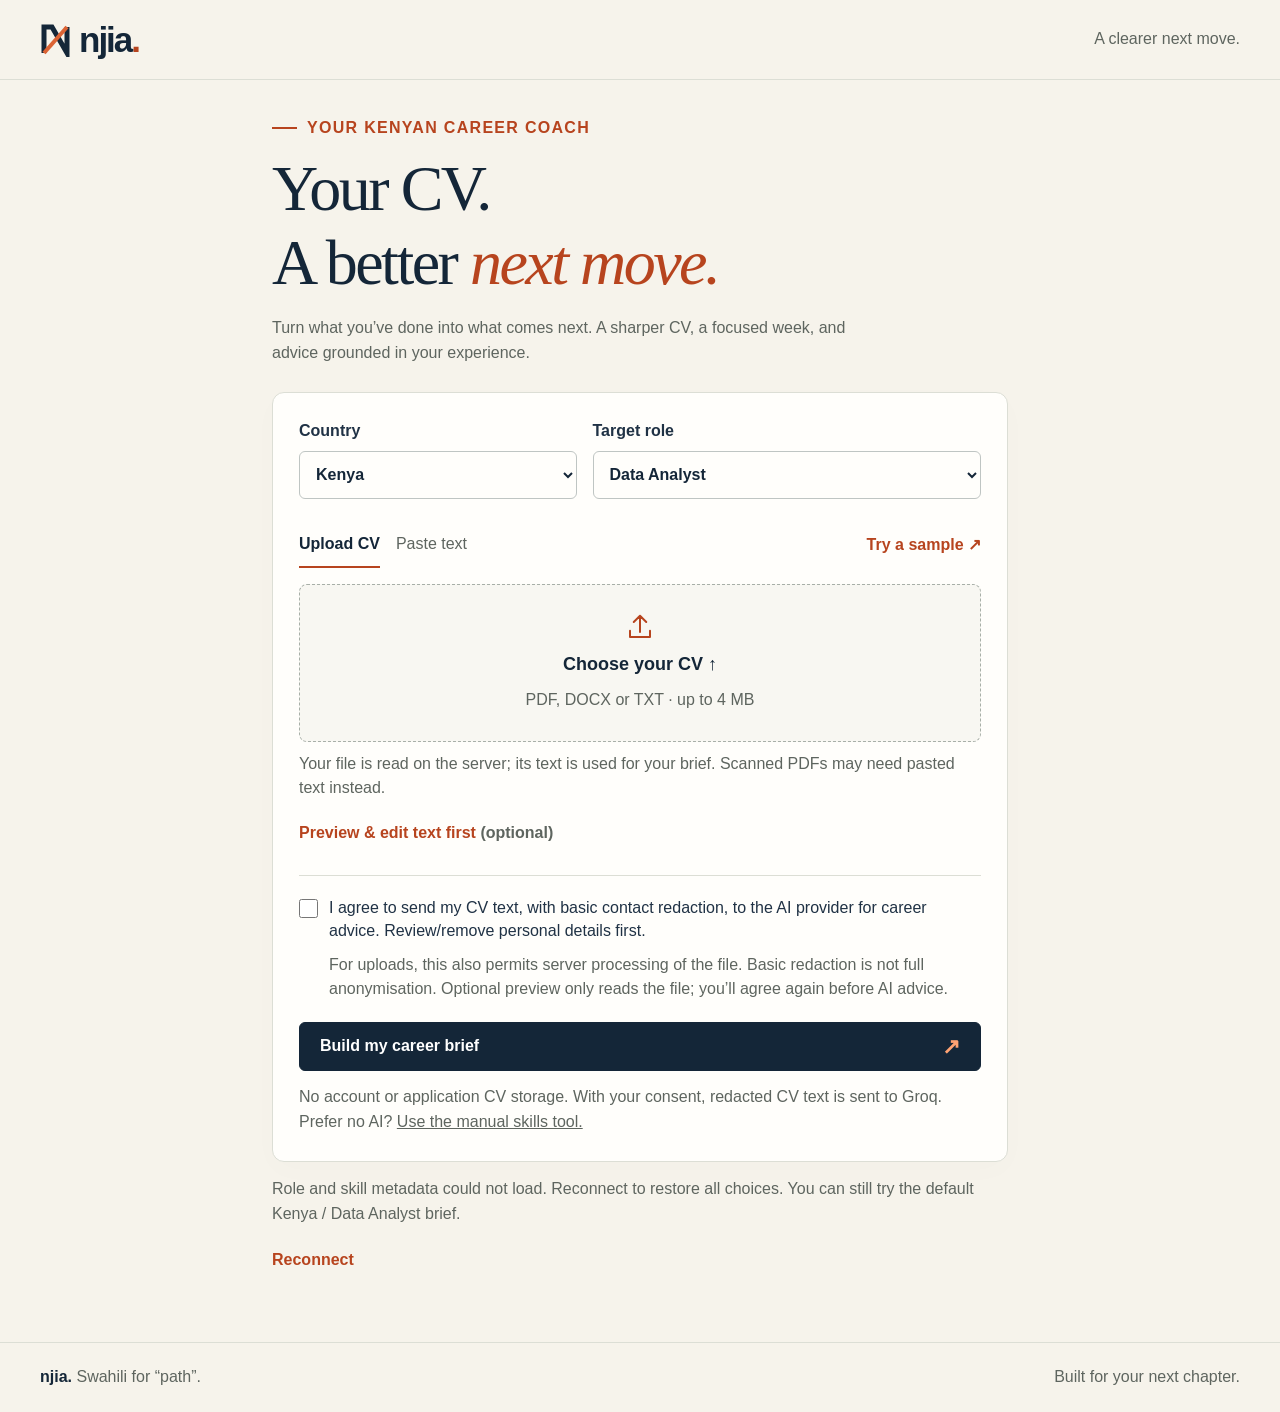
==== static/coach.html @ ae5b2c95 "Launch personalized AI career briefs and final hackathon presentation" ====
<!doctype html>
<html lang="en">
<head>
  <meta charset="utf-8">
  <meta name="viewport" content="width=device-width, initial-scale=1">
  <meta name="theme-color" content="#142638">
  <meta name="description" content="Njia: a practical CV review, a clearer next step, and a week of career actions for Kenya.">
  <title>Njia — Your next move</title>
  <link rel="stylesheet" href="/static/coach.css">
  <script src="/static/coach.js" defer></script>
</head>
<body>
  <a class="skip-link" href="#coach-form">Skip to your CV</a>
  <header class="site-header">
    <a class="brand" href="/" aria-label="Njia home"><svg width="31" height="34" viewBox="0 0 31 34" fill="none" aria-hidden="true"><path d="M4 30V4h8l15 26V4" stroke="currentColor" stroke-width="5"/><path d="M4 30 27 4" stroke="#dc6334" stroke-width="4"/></svg>njia<span class="brand-dot">.</span></a>
    <span class="header-note">A clearer next move.</span>
    <button id="reset" class="text-button" type="button" hidden>Start fresh <span aria-hidden="true">↗</span></button>
  </header>

  <main id="workspace" class="workspace">
    <section id="input-section" class="input-section" aria-labelledby="page-title">
      <div class="intro">
        <p class="eyebrow"><span class="small-line"></span> YOUR KENYAN CAREER COACH</p>
        <h1 id="page-title">Your CV.<br>A better <em>next move.</em></h1>
        <p class="intro-copy">Turn what you’ve done into what comes next. A sharper CV, a focused week, and advice grounded in your experience.</p>
      </div>
      <form id="coach-form" novalidate>
        <fieldset id="input-fields">
          <legend class="sr-only">Your experience and target role</legend>
          <div class="field-pair">
            <label for="country">Country<select id="country" name="country"><option>Kenya</option></select></label>
            <label for="role">Target role<select id="role" name="role"><option>Data Analyst</option></select></label>
          </div>
          <div class="input-toolbar">
            <div class="tabs" role="tablist" aria-label="Add your CV">
              <button id="upload-tab" type="button" role="tab" aria-selected="true" aria-controls="upload-panel" tabindex="0">Upload CV</button>
              <button id="paste-tab" type="button" role="tab" aria-selected="false" aria-controls="paste-panel" tabindex="-1">Paste text</button>
            </div>
            <button id="sample" class="text-button sample-button" type="button">Try a sample <span aria-hidden="true">↗</span></button>
          </div>
          <div id="upload-panel" role="tabpanel" aria-labelledby="upload-tab">
            <div id="file-zone" class="file-zone">
              <svg width="30" height="30" viewBox="0 0 24 24" fill="none" aria-hidden="true"><path d="M12 16V3m-5 5 5-5 5 5M4 15v5h16v-5" stroke="currentColor" stroke-width="1.6" stroke-linecap="round" stroke-linejoin="round"/></svg>
              <label for="cv-file" class="file-label">Choose your CV <span aria-hidden="true">↑</span></label>
              <span id="file-name" class="muted">PDF, DOCX or TXT · up to 4 MB</span>
              <input id="cv-file" type="file" accept=".pdf,.docx,.txt" aria-describedby="file-name upload-help">
            </div>
            <p id="upload-help" class="hint">Your file is read on the server; its text is used for your brief. Scanned PDFs may need pasted text instead.</p>
            <button id="preview-upload" type="button" class="text-button">Preview & edit text first <span class="muted">(optional)</span></button>
          </div>
          <div id="paste-panel" role="tabpanel" aria-labelledby="paste-tab" hidden>
            <label for="cv-text" id="text-label">Your experience, in your words</label>
            <textarea id="cv-text" name="text" rows="7" maxlength="15000" placeholder="Paste your CV or describe your experience, tools and projects. Remove personal contact details first." aria-describedby="text-help"></textarea>
            <div class="text-meta"><span id="text-help">10–15,000 characters. Include evidence, not just a skill list.</span><span id="character-count">0 / 15,000</span></div>
            <p id="sample-note" class="sample-note" hidden>Synthetic sample · a fictional Nairobi candidate, with no real personal details.</p>
          </div>
        </fieldset>
        <div class="consent-block">
          <label class="check-label" for="consent"><input id="consent" type="checkbox" aria-describedby="consent-help"><span>I agree to send my CV text, with basic contact redaction, to the AI provider for career advice. Review/remove personal details first.</span></label>
          <p id="consent-help" class="hint">For uploads, this also permits server processing of the file. Basic redaction is not full anonymisation. Optional preview only reads the file; you’ll agree again before AI advice.</p>
        </div>
        <div id="status" class="status" role="status" aria-live="polite" aria-atomic="true" hidden></div>
        <div id="error-panel" class="error-panel" role="alert" hidden><p id="error-message"></p><div class="inline-actions"><button id="retry" type="button" class="secondary-button">Try again</button><button id="market-fallback" type="button" class="text-button" hidden>Use market evidence only</button></div></div>
        <div class="submit-bar"><button id="build-brief" class="primary-button" type="submit"><span>Build my career brief</span><span aria-hidden="true">↗</span></button><button id="cancel-request" class="text-button" type="button" hidden>Cancel request</button></div>
        <p class="input-footnote">No account or application CV storage. With your consent, redacted CV text is sent to Groq. Prefer no AI? <a href="/classic">Use the manual skills tool.</a></p>
      </form>
      <div class="metadata-note"><span id="service-note">Connecting to Njia…</span><button id="retry-meta" class="text-button" type="button" hidden>Reconnect</button></div>
    </section>

    <section id="results" class="results" aria-labelledby="brief-title" hidden>
      <div class="result-topline"><p class="eyebrow">YOUR PERSONAL CAREER BRIEF</p><button id="edit-input" class="text-button" type="button">Edit CV / role ↑</button></div>
      <h2 id="brief-title" tabindex="-1">A practical next step.</h2>
      <p id="brief-context" class="muted"></p>
      <div id="stale-note" class="notice" role="status" hidden></div>
      <div id="ai-provenance" class="provenance"></div>
      <article id="summary-card" class="summary-card"><p class="eyebrow">THE SHORT VERSION</p><p id="advisor-summary" class="summary-text"></p><div id="strengths" class="strengths"></div></article>

      <section class="result-section" aria-labelledby="market-title">
        <div class="section-heading"><div><p class="eyebrow">01 / FOCUS</p><h3 id="market-title">Three priorities. One direction.</h3></div></div>
        <div id="market-source" class="source-note"></div>
        <p id="market-state" class="hint"></p>
        <div id="coverage" class="coverage"></div>
        <div id="priority-cards" class="priority-grid"></div>
      </section>

      <section class="result-section" aria-labelledby="rewrite-title"><p class="eyebrow">02 / SAY IT BETTER</p><h3 id="rewrite-title">Let your experience do the talking.</h3><p class="hint">Draft suggestions, not new achievements. Check every fact before using.</p><div id="cv-improvements"></div></section>

      <section class="result-section" aria-labelledby="plan-title"><div class="section-heading"><div><p class="eyebrow">03 / MAKE A LITTLE PROGRESS</p><h3 id="plan-title">Your next seven days.</h3></div><button id="copy-checklist" class="text-button" type="button">Copy checklist ↗</button></div><p class="hint">Small actions. Something tangible to show. Tick off progress for this session.</p><ol id="seven-day-plan" class="day-list"></ol></section>

      <section id="interview-section" class="interview-card" aria-labelledby="interview-title"><p class="eyebrow">04 / BE READY TO EXPLAIN IT</p><h3 id="interview-title">One question to practise.</h3><p id="interview-question" class="interview-question"></p><details id="interview-guidance"><summary>What a good answer includes</summary><p id="interview-rubric"></p></details></section>

      <section id="skill-review" class="result-section skill-review" aria-labelledby="skills-title"><p class="eyebrow">YOUR EXPERIENCE, YOUR CALL</p><h3 id="skills-title">Review AI-detected skills</h3><p id="skills-help" class="hint">Keep only skills you can support. These suggestions are not verified proficiency. Confirming updates market evidence, not the AI brief.</p><div id="skill-chips" class="chips"></div><div class="skill-controls"><label class="sr-only" for="skill-select">Add a skill from the dataset</label><select id="skill-select"><option value="">Add a skill…</option></select><button id="add-skill" class="secondary-button" type="button">Add</button></div><button id="confirm-skills" class="secondary-button" type="button">Confirm skills & update market</button><p id="skill-status" role="status" class="hint"></p></section>

      <details id="job-examples" class="detail-section"><summary>Explore matching historical job examples</summary><p class="hint">Examples from the source dataset, not live vacancies. Similarity is not a hiring probability.</p><div id="jobs"></div></details>
      <details id="method-details" class="detail-section"><summary>Sources, method & limitations</summary><p id="market-method"></p><ul id="limitations"></ul></details>

      <section class="export-card" aria-labelledby="export-title"><div><p class="eyebrow">TAKE YOUR NEXT STEP WITH YOU</p><h3 id="export-title">A brief worth keeping.</h3></div><p class="hint">The report contains personalised advice and may reveal CV details. Review it before sharing. Raw CV text is never attached.</p><label for="include-excerpts" class="check-label"><input id="include-excerpts" type="checkbox"><span>Include CV evidence quotes and before/after rewrites in my download.</span></label><div class="inline-actions"><button id="download-report" class="primary-button" type="button">Download brief <span aria-hidden="true">↓</span></button><button id="share-app" class="secondary-button" type="button">Share Njia ↗</button></div><p class="hint">“Share Njia” sends only the public app link, never your CV or brief.</p><p id="export-status" class="hint" role="status"></p><div id="copy-fallback" hidden><label for="copy-text">Copy this text manually</label><textarea id="copy-text" rows="6" readonly></textarea></div></section>
    </section>
  </main>
  <footer class="site-footer"><span>njia. <span class="muted">Swahili for “path”.</span></span><span>Built for your next chapter.</span></footer>
</body>
</html>
---- static/coach.css ----
/* Njia — editorial, deliberately quiet, entirely local. */
:root{color-scheme:light;--navy:#142638;--ink:#203245;--muted:#5e655f;--paper:#f6f3eb;--white:#fffefb;--line:#dcded5;--orange:#b7441e;--orange-bright:#dc6334;--wash:#f3e7db;--radius:12px;font-family:Arial,Helvetica,sans-serif;font-size:16px}
*{box-sizing:border-box}body{margin:0;background:var(--paper);color:var(--ink);line-height:1.55}button,input,select,textarea{font:inherit}button,a,input,select,textarea,summary{-webkit-tap-highlight-color:transparent}button{cursor:pointer}button:disabled{cursor:wait;opacity:.55}a{color:inherit}button,input,select,textarea,summary{scroll-margin-top:25px}button:focus-visible,a:focus-visible,input:focus-visible,select:focus-visible,textarea:focus-visible,summary:focus-visible,[tabindex="-1"]:focus-visible{outline:3px solid var(--orange);outline-offset:4px}input,select,textarea{max-width:100%}p{margin:0 0 1rem}h1,h2,h3,h4{color:var(--navy);margin:0;line-height:1.15}h1,h2,h3{font-family:Georgia,'Times New Roman',serif;font-weight:400}h1{font-size:clamp(42px,6vw,64px);letter-spacing:-2.5px}h1 em{font-weight:400;color:var(--orange)}h2{font-size:clamp(34px,4vw,48px);letter-spacing:-1.5px}h3{font-size:28px;letter-spacing:-.7px}h4{font-size:19px}ul{padding-left:22px}li+li{margin-top:8px}[hidden]{display:none!important}.sr-only{position:absolute;width:1px;height:1px;padding:0;margin:-1px;overflow:hidden;clip:rect(0,0,0,0);white-space:nowrap;border:0}.skip-link{position:fixed;top:8px;left:10px;z-index:50;padding:10px;background:var(--white);transform:translateY(-150%)}.skip-link:focus{transform:none}.site-header,.site-footer{max-width:1360px;margin:auto;padding:22px 40px;display:flex;align-items:center;gap:24px}.site-header{border-bottom:1px solid var(--line)}.brand{font-size:35px;letter-spacing:-2px;font-weight:700;text-decoration:none;display:flex;align-items:center;gap:8px;color:var(--navy);line-height:1}.brand-dot{color:var(--orange);margin-left:-8px}.header-note{margin-left:auto;color:var(--muted)}.workspace{max-width:800px;margin:36px auto 60px;padding:0 32px}.intro{margin-bottom:26px}.eyebrow{font-size:16px;font-weight:700;letter-spacing:1.3px;margin-bottom:13px;line-height:1.45}.intro .eyebrow{display:flex;align-items:center;gap:10px;color:var(--orange)}.small-line{width:25px;height:2px;background:var(--orange)}.intro-copy{max-width:580px;color:var(--muted);margin:17px 0 0}#coach-form{background:var(--white);border:1px solid var(--line);border-radius:var(--radius);padding:26px;box-shadow:0 8px 30px #14263804}fieldset{border:0;padding:0;margin:0;min-width:0}.field-pair{display:grid;grid-template-columns:1fr 1.4fr;gap:16px}label:not(.check-label):not(.file-label){display:block;font-weight:600}select,textarea{width:100%;color:var(--navy);background:var(--white);border:1px solid #bfc5c3;border-radius:6px;padding:11px 12px}select{min-height:48px;margin-top:7px}textarea{resize:vertical;min-height:160px;margin-top:9px;line-height:1.6}textarea::placeholder{color:#70766f}button{border:0}.text-button{background:none;padding:8px 0;color:var(--orange);font-weight:600;min-height:44px;text-decoration:none;text-underline-offset:4px}.text-button:hover{text-decoration:underline}.input-toolbar{display:flex;align-items:center;justify-content:space-between;gap:14px;margin:24px 0 16px}.tabs{display:flex;gap:16px}.tabs button{background:none;border-bottom:2px solid transparent;color:var(--muted);padding:9px 0}.tabs [aria-selected="true"]{border-color:var(--orange);color:var(--navy);font-weight:700}.file-zone{position:relative;display:flex;flex-direction:column;align-items:center;justify-content:center;gap:9px;min-height:158px;border:1px dashed #a8afa8;border-radius:8px;background:#f8f7f2;padding:20px;text-align:center}.file-zone svg{color:var(--orange)}.file-zone input{position:absolute;inset:0;opacity:0;width:100%;height:100%;cursor:pointer}.file-zone:focus-within{outline:3px solid var(--orange);outline-offset:3px}.file-zone:hover{border-color:var(--orange);background:#f5eee4}.file-label{color:var(--navy);font-weight:700;font-size:18px}.file-zone .muted{overflow-wrap:anywhere}.hint,.muted,.input-footnote,.metadata-note,.text-meta{color:var(--muted);font-size:16px}.hint{margin:10px 0}.text-meta{display:flex;gap:12px;justify-content:space-between;flex-wrap:wrap}.sample-note{padding:10px 12px;background:var(--wash);margin:12px 0 0;border-radius:6px}.consent-block{border-top:1px solid var(--line);margin-top:20px;padding-top:20px}.check-label{display:flex;align-items:flex-start;gap:11px;cursor:pointer;line-height:1.45}.check-label input,.day-list input{width:19px;height:19px;flex:0 0 19px;margin:3px 0 0;accent-color:var(--orange)}.consent-block .hint{margin:10px 0 20px 30px}.primary-button,.secondary-button{display:inline-flex;align-items:center;justify-content:center;gap:20px;min-height:49px;padding:12px 20px;border-radius:6px;font-weight:600;line-height:1.4}.primary-button{color:white;background:var(--navy);border:1px solid var(--navy)}.primary-button:hover{background:#27425a}.primary-button span[aria-hidden]{color:#ffa273;font-size:22px;line-height:1}.secondary-button{color:var(--navy);background:transparent;border:1px solid #adb6b7}.secondary-button:hover{background:#eeeee7}.submit-bar .primary-button{width:100%;justify-content:space-between}.input-footnote{margin:14px 0 0}.metadata-note{margin-top:15px;display:flex;align-items:center;gap:12px;flex-wrap:wrap}.status,.notice,.error-panel{padding:14px 16px;border-radius:6px;margin:14px 0;background:var(--wash);border-left:3px solid var(--orange)}.status[data-busy="true"]::before{content:"";display:inline-block;width:12px;height:12px;border:2px solid #d4b6a3;border-top-color:var(--orange);border-radius:50%;margin-right:10px;animation:spin 1s linear infinite}.error-panel{background:#fff0e9;color:#823213}.error-panel p{margin-bottom:6px}.inline-actions{display:flex;gap:14px;flex-wrap:wrap;align-items:center}.workspace.has-results{max-width:1360px;display:grid;grid-template-columns:340px minmax(0,1fr);gap:54px;align-items:start;margin-top:35px}.has-results h1{font-size:43px;letter-spacing:-1.8px}.has-results #coach-form{padding:20px}.has-results .field-pair{grid-template-columns:1fr;gap:12px}.has-results .input-toolbar{flex-wrap:wrap;gap:4px}.has-results .intro-copy{display:none}.has-results .intro{margin-bottom:22px}.has-results .intro .eyebrow{font-size:16px;letter-spacing:.7px}.results{min-width:0}.result-topline{display:flex;align-items:center;justify-content:space-between;gap:16px}.result-topline .eyebrow{margin:0}.result-topline .text-button{white-space:nowrap}#brief-context{margin:12px 0 16px}.provenance{display:flex;gap:8px;flex-wrap:wrap;margin-bottom:18px}.badge{border:1px solid #c7ccc7;border-radius:4px;padding:4px 9px;background:var(--white);font-size:16px;overflow-wrap:anywhere}.badge.mode{background:var(--navy);color:var(--white);border-color:var(--navy)}.summary-card{padding:26px;background:var(--navy);color:#f4f0e7;border-radius:var(--radius);position:relative;overflow:hidden}.summary-card .eyebrow{color:#ffc3a0}.summary-text{font-size:21px;line-height:1.55;margin-bottom:0;white-space:pre-line}.strengths{margin-top:20px;border-top:1px solid #43505b;padding-top:18px}.strengths:empty{display:none}.strengths details+details{margin-top:8px}.strengths summary{color:#f4f0e7}.strengths blockquote{margin:10px 0 15px;padding-left:15px;border-left:2px solid #d78660;color:#d6dcd9;white-space:pre-line}.result-section{margin-top:36px}.section-heading{display:flex;justify-content:space-between;align-items:center;gap:16px;margin-bottom:14px}.result-section>.eyebrow{margin-bottom:9px}.source-note{color:var(--muted);margin:12px 0;overflow-wrap:anywhere}.source-note a{text-underline-offset:3px}.coverage{display:flex;gap:17px;align-items:center;padding:15px 0;border-top:1px solid var(--line);border-bottom:1px solid var(--line);margin:18px 0}.coverage strong{font-family:Georgia,serif;font-size:38px;color:var(--navy);font-weight:400}.coverage p{margin:0}.priority-grid{display:grid;grid-template-columns:repeat(3,minmax(0,1fr));gap:12px}.priority-card{padding:19px 17px;background:var(--white);border:1px solid var(--line);border-radius:8px;overflow-wrap:anywhere}.priority-top{display:flex;justify-content:space-between;gap:10px;margin-bottom:16px;color:var(--orange);font-weight:700}.priority-card h4{margin-bottom:9px}.priority-card p{margin:0 0 14px}.priority-card p:last-child{margin:0}.priority-card .first-step{border-top:1px solid var(--line);padding-top:12px}.demand{color:var(--navy)}.demand small{font-size:16px;font-weight:400}.rewrite-card{background:var(--white);border:1px solid var(--line);border-radius:8px;margin-top:14px;overflow:hidden}.rewrite-pair{display:grid;grid-template-columns:1fr 1fr}.rewrite-side{padding:20px}.rewrite-side.after{background:#eeeee5;border-left:1px solid var(--line)}.rewrite-side .eyebrow{font-size:16px;margin-bottom:8px;color:var(--muted)}.rewrite-side p:last-child{margin:0;white-space:pre-line;overflow-wrap:anywhere}.rewrite-reason{padding:14px 20px;margin:0;border-top:1px solid var(--line);color:var(--muted)}.empty-note{border-left:2px solid #c3c7bf;padding:10px 16px;margin:14px 0;color:var(--muted)}.day-list{list-style:none;padding:0;margin:20px 0 0;border-top:1px solid var(--line)}.day-list li{margin:0;border-bottom:1px solid var(--line);padding:18px 0}.day-list label{display:grid!important;grid-template-columns:22px 52px minmax(0,1fr);gap:12px;font-weight:400!important;cursor:pointer}.day-number{font-weight:700;color:var(--orange)}.day-action{display:block}.deliverable{display:block;color:var(--muted);margin-top:7px}.day-list li.completed .day-action{text-decoration:line-through;color:var(--muted)}.interview-card{background:var(--wash);padding:25px;border-radius:var(--radius);margin-top:36px}.interview-question{font-family:Georgia,serif;font-size:25px;line-height:1.4;margin:18px 0}.interview-card details{border-top:1px solid #d9c6b7;padding-top:13px}summary{cursor:pointer;font-weight:600;min-height:44px;padding:8px 0;color:var(--navy)}details p{margin:10px 0}#interview-rubric{white-space:pre-line}.chips{display:flex;flex-wrap:wrap;gap:8px;margin:16px 0}.chip{display:inline-flex;align-items:center;gap:6px;background:#e9ece5;border:1px solid #cdd4ca;border-radius:5px;padding:0 4px 0 12px;overflow-wrap:anywhere}.chip button{background:none;color:var(--navy);min-width:40px;min-height:42px;font-size:23px}.skill-controls{display:flex;gap:10px;margin:12px 0}.skill-controls select{margin:0;flex:1;min-width:0}.detail-section{border-top:1px solid var(--line);padding:15px 0}.skill-review{padding-bottom:20px}.job-card{padding:18px 0;border-top:1px solid var(--line)}.job-card p{margin:8px 0}.job-card .chip{padding:4px 9px}.export-card{margin-top:24px;padding:25px;border:1px solid #c6cdc7;border-radius:var(--radius);background:#ebece4}.export-card .check-label{margin:18px 0}.export-card>.hint{margin:12px 0}.export-card .inline-actions{margin-top:20px}.site-footer{border-top:1px solid var(--line);justify-content:space-between;color:var(--muted);margin-top:40px}.site-footer>span:first-child{color:var(--navy);font-weight:700}.site-footer .muted{font-weight:400}#cancel-request{display:block;margin:auto}#copy-fallback{margin-top:18px}#copy-fallback textarea{background:var(--white)}.is-busy #build-brief{opacity:.7}
@keyframes spin{to{transform:rotate(360deg)}}
@media(min-width:1100px){.has-results .input-section{position:sticky;top:20px;max-height:calc(100vh - 40px);overflow-y:auto;scrollbar-width:thin;padding-right:5px}}
@media(max-width:1100px){.workspace.has-results{grid-template-columns:310px minmax(0,1fr);gap:28px}.priority-grid{grid-template-columns:1fr}.priority-card{padding:20px}.priority-top{margin-bottom:8px}.has-results .result-topline{align-items:flex-start;flex-direction:column;gap:3px}.rewrite-pair{grid-template-columns:1fr}.rewrite-side.after{border-left:0;border-top:1px solid var(--line)}}
@media(max-width:760px){.site-header,.site-footer{padding:21px 20px}.header-note{font-size:16px}.site-header{gap:10px}.brand{font-size:32px}.workspace,.workspace.has-results{display:block;padding:0 20px;margin:27px auto 36px;max-width:620px}.intro{margin-bottom:23px}h1,.has-results h1{font-size:46px;letter-spacing:-2px}.intro-copy{margin-top:15px}#coach-form,.has-results #coach-form{padding:19px}.field-pair,.has-results .field-pair{grid-template-columns:1fr 1.4fr;gap:10px}.input-toolbar{flex-wrap:wrap;gap:2px;margin-top:20px}.tabs{gap:20px}.sample-button{margin-left:auto}.consent-block .hint{margin-left:0}.submit-bar{position:fixed;bottom:0;left:0;right:0;z-index:20;background:var(--paper);border-top:1px solid var(--line);padding:10px 20px calc(10px + env(safe-area-inset-bottom));box-shadow:0 -5px 18px #14263808}.submit-bar .primary-button{max-width:580px;margin:auto;display:flex}.submit-bar #cancel-request{padding:3px 0;min-height:34px}.input-footnote{margin-top:17px}body{padding-bottom:95px}.results{margin-top:42px;padding-top:30px;border-top:1px solid var(--line)}.has-results .result-topline{flex-direction:row;align-items:center;gap:12px}.result-topline .eyebrow{font-size:16px;max-width:190px}.summary-card{padding:23px}.summary-text{font-size:20px}.priority-grid{grid-template-columns:1fr}.priority-card{padding:20px}.section-heading{align-items:flex-start;flex-wrap:wrap;gap:8px}.result-section{margin-top:30px}.day-list label{grid-template-columns:22px 45px minmax(0,1fr);gap:8px}.interview-card,.export-card{padding:21px}.site-footer{align-items:flex-start;gap:15px;flex-direction:column;margin-bottom:10px}.export-card .inline-actions{align-items:stretch;flex-direction:column}.metadata-note{margin-top:18px}#reset{margin-left:auto}.has-results .header-note{display:none}.text-meta{gap:5px}.notice{scroll-margin-top:20px}}
@media(max-width:370px){.workspace,.workspace.has-results{padding:0 14px}.site-header{padding-inline:14px}.field-pair,.has-results .field-pair{grid-template-columns:1fr}.header-note{max-width:120px;text-align:right}h1,.has-results h1{font-size:41px}.day-list label{grid-template-columns:22px minmax(0,1fr)}.day-number{grid-column:2}.day-list label>span:last-child{grid-column:2}.result-topline{flex-wrap:wrap}}
@media(prefers-reduced-motion:reduce){*,*::before,*::after{animation:none!important;scroll-behavior:auto!important}}
@media print{body{padding:0;background:white}.site-header,.input-section,.site-footer,.export-card,#edit-input,#copy-checklist,.skill-controls,#confirm-skills,.chip button{display:none!important}.workspace.has-results{display:block;padding:0;margin:0;max-width:none}.results{border:0;margin:0;padding:0}.summary-card{color:#142638;background:white;border:1px solid #142638}.summary-card .eyebrow,.strengths summary,.strengths blockquote{color:#142638}details{display:block}.priority-card,.rewrite-card,.day-list li{break-inside:avoid}}
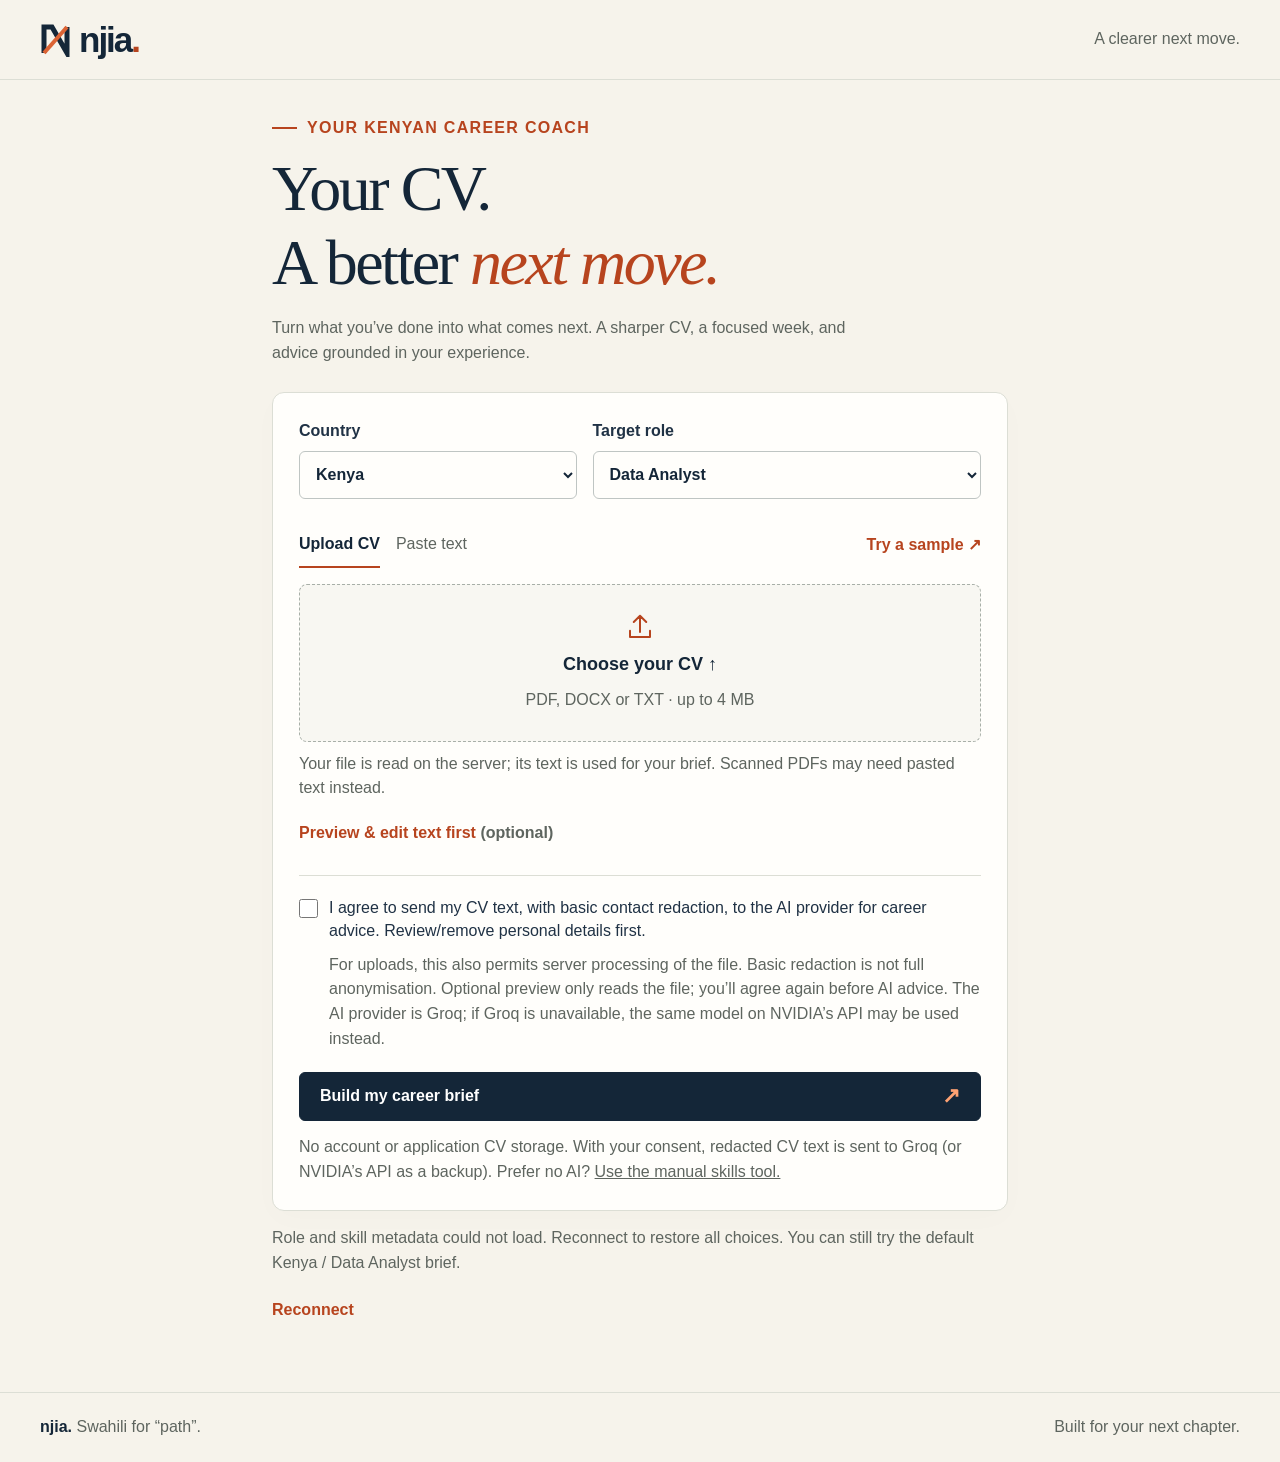
==== commit bc4efda3: "Add NVIDIA API Catalog failover on the same gpt-oss-20b model If Groq fails a JSON call (follow-up q" ====
--- a/static/coach.html
+++ b/static/coach.html
@@ -7,7 +7,12 @@
   <meta name="description" content="Njia: a practical CV review, a clearer next step, and a week of career actions for Kenya.">
   <title>Njia — Your next move</title>
   <link rel="stylesheet" href="/static/coach.css">
+  <link rel="stylesheet" href="/static/followup.css">
+  <link rel="stylesheet" href="/static/jobs.css">
+  <link rel="stylesheet" href="/static/interview.css">
   <script src="/static/coach.js" defer></script>
+  <script src="/static/jobs.js" defer></script>
+  <script src="/static/interview.js" defer></script>
 </head>
 <body>
   <a class="skip-link" href="#coach-form">Skip to your CV</a>
@@ -57,12 +62,20 @@
         </fieldset>
         <div class="consent-block">
           <label class="check-label" for="consent"><input id="consent" type="checkbox" aria-describedby="consent-help"><span>I agree to send my CV text, with basic contact redaction, to the AI provider for career advice. Review/remove personal details first.</span></label>
-          <p id="consent-help" class="hint">For uploads, this also permits server processing of the file. Basic redaction is not full anonymisation. Optional preview only reads the file; you’ll agree again before AI advice.</p>
+          <p id="consent-help" class="hint">For uploads, this also permits server processing of the file. Basic redaction is not full anonymisation. Optional preview only reads the file; you’ll agree again before AI advice. The AI provider is Groq; if Groq is unavailable, the same model on NVIDIA’s API may be used instead.</p>
         </div>
+        <section id="followup-panel" class="followup-panel" aria-labelledby="followup-title" hidden>
+          <p class="eyebrow">BEFORE YOUR BRIEF</p>
+          <h2 id="followup-title" tabindex="-1">A few quick questions so Njia knows your skills</h2>
+          <p class="hint followup-intro">Your CV can’t show everything. Answer only what’s true, and skip anything. Answers are self-reported and used only for this brief.</p>
+          <p id="followup-mode" class="followup-mode"></p>
+          <div id="followup-questions"></div>
+          <div class="inline-actions followup-actions"><button id="followup-submit" class="primary-button" type="button"><span>Build my brief with these answers</span><span aria-hidden="true">↗</span></button><button id="followup-skip" class="text-button" type="button">Skip and build now</button></div>
+        </section>
         <div id="status" class="status" role="status" aria-live="polite" aria-atomic="true" hidden></div>
         <div id="error-panel" class="error-panel" role="alert" hidden><p id="error-message"></p><div class="inline-actions"><button id="retry" type="button" class="secondary-button">Try again</button><button id="market-fallback" type="button" class="text-button" hidden>Use market evidence only</button></div></div>
         <div class="submit-bar"><button id="build-brief" class="primary-button" type="submit"><span>Build my career brief</span><span aria-hidden="true">↗</span></button><button id="cancel-request" class="text-button" type="button" hidden>Cancel request</button></div>
-        <p class="input-footnote">No account or application CV storage. With your consent, redacted CV text is sent to Groq. Prefer no AI? <a href="/classic">Use the manual skills tool.</a></p>
+        <p class="input-footnote">No account or application CV storage. With your consent, redacted CV text is sent to Groq (or NVIDIA’s API as a backup). Prefer no AI? <a href="/classic">Use the manual skills tool.</a></p>
       </form>
       <div class="metadata-note"><span id="service-note">Connecting to Njia…</span><button id="retry-meta" class="text-button" type="button" hidden>Reconnect</button></div>
     </section>
@@ -73,6 +86,7 @@
       <p id="brief-context" class="muted"></p>
       <div id="stale-note" class="notice" role="status" hidden></div>
       <div id="ai-provenance" class="provenance"></div>
+      <p id="answers-used" class="notice" hidden></p>
       <article id="summary-card" class="summary-card"><p class="eyebrow">THE SHORT VERSION</p><p id="advisor-summary" class="summary-text"></p><div id="strengths" class="strengths"></div></article>
 
       <section class="result-section" aria-labelledby="market-title">
@@ -83,11 +97,23 @@
         <div id="priority-cards" class="priority-grid"></div>
       </section>
 
-      <section class="result-section" aria-labelledby="rewrite-title"><p class="eyebrow">02 / SAY IT BETTER</p><h3 id="rewrite-title">Let your experience do the talking.</h3><p class="hint">Draft suggestions, not new achievements. Check every fact before using.</p><div id="cv-improvements"></div></section>
+      <section id="live-jobs-section" class="result-section" aria-labelledby="live-jobs-title">
+        <div class="section-heading"><div><p class="eyebrow">02 / APPLY WHILE IT’S OPEN</p><h3 id="live-jobs-title">Live jobs you can apply for.</h3></div><button id="refresh-jobs" class="text-button" type="button" hidden>Refresh ↻</button></div>
+        <p class="hint">Current postings open to applicants in your country, matched against your skills. Always check a posting on its source site before applying.</p>
+        <div id="live-jobs" aria-live="polite"></div>
+      </section>
 
-      <section class="result-section" aria-labelledby="plan-title"><div class="section-heading"><div><p class="eyebrow">03 / MAKE A LITTLE PROGRESS</p><h3 id="plan-title">Your next seven days.</h3></div><button id="copy-checklist" class="text-button" type="button">Copy checklist ↗</button></div><p class="hint">Small actions. Something tangible to show. Tick off progress for this session.</p><ol id="seven-day-plan" class="day-list"></ol></section>
+      <section class="result-section" aria-labelledby="rewrite-title"><p class="eyebrow">03 / SAY IT BETTER</p><h3 id="rewrite-title">Let your experience do the talking.</h3><p class="hint">Draft suggestions, not new achievements. Check every fact before using.</p><div id="cv-improvements"></div></section>
 
-      <section id="interview-section" class="interview-card" aria-labelledby="interview-title"><p class="eyebrow">04 / BE READY TO EXPLAIN IT</p><h3 id="interview-title">One question to practise.</h3><p id="interview-question" class="interview-question"></p><details id="interview-guidance"><summary>What a good answer includes</summary><p id="interview-rubric"></p></details></section>
+      <section class="result-section" aria-labelledby="plan-title"><div class="section-heading"><div><p class="eyebrow">04 / MAKE A LITTLE PROGRESS</p><h3 id="plan-title">Your next seven days.</h3></div><div class="inline-actions"><button id="copy-checklist" class="text-button" type="button">Copy checklist ↗</button><a id="whatsapp-checklist" class="text-button" href="https://wa.me/" target="_blank" rel="noopener noreferrer">Send to WhatsApp ↗</a></div></div><p class="hint">Small actions. Something tangible to show. Tick off progress for this session. WhatsApp opens with your checklist; you choose where to send it.</p><ol id="seven-day-plan" class="day-list"></ol></section>
+
+      <section id="interview-section" class="interview-card" aria-labelledby="interview-title"><p class="eyebrow">05 / BE READY TO EXPLAIN IT</p><h3 id="interview-title">One question to practise.</h3><p id="interview-question" class="interview-question"></p><details id="interview-guidance"><summary>What a good answer includes</summary><p id="interview-rubric"></p></details></section>
+
+      <section id="interview-research-section" class="result-section" aria-labelledby="web-questions-title">
+        <div class="section-heading"><div><p class="eyebrow">06 / WHAT INTERVIEWERS ACTUALLY ASK</p><h3 id="web-questions-title">Real interview questions. Then practise.</h3></div></div>
+        <p class="hint">Questions candidates report being asked, found on the web with sources. Practise an answer and get feedback.</p>
+        <div id="interview-research" aria-live="polite"></div>
+      </section>
 
       <section id="skill-review" class="result-section skill-review" aria-labelledby="skills-title"><p class="eyebrow">YOUR EXPERIENCE, YOUR CALL</p><h3 id="skills-title">Review AI-detected skills</h3><p id="skills-help" class="hint">Keep only skills you can support. These suggestions are not verified proficiency. Confirming updates market evidence, not the AI brief.</p><div id="skill-chips" class="chips"></div><div class="skill-controls"><label class="sr-only" for="skill-select">Add a skill from the dataset</label><select id="skill-select"><option value="">Add a skill…</option></select><button id="add-skill" class="secondary-button" type="button">Add</button></div><button id="confirm-skills" class="secondary-button" type="button">Confirm skills & update market</button><p id="skill-status" role="status" class="hint"></p></section>
 
--- a/static/followup.css
+++ b/static/followup.css
@@ -0,0 +1,33 @@
+/* Follow-up skill questions. Mobile-first; uses the coach.css design tokens. */
+#followup-panel{margin:20px 0 4px;padding:20px 0 4px;border-top:1px solid var(--line)}
+#followup-panel>.eyebrow{color:var(--orange);margin-bottom:8px}
+#followup-title{font-size:25px;letter-spacing:-.6px;line-height:1.2;scroll-margin-top:20px}
+#followup-panel .followup-intro{margin:10px 0 8px}
+.followup-mode{margin:0 0 4px}
+.followup-mode .badge{color:var(--muted);font-size:15px}
+.followup-mode:empty{display:none}
+.followup-question{margin:18px 0 0;padding:16px 0 0;border-top:1px dashed var(--line)}
+.followup-question legend{float:left;width:100%;padding:0;color:var(--navy);font-weight:700;line-height:1.45;overflow-wrap:anywhere}
+.followup-question legend+*{clear:both}
+.followup-count{display:block;color:var(--orange);font-size:14px;font-weight:700;letter-spacing:1px;text-transform:uppercase;margin-bottom:4px}
+#followup-panel .followup-why{margin:6px 0 0;clear:both}
+.followup-options{display:grid;grid-template-columns:1fr;gap:8px;margin:12px 0 0;clear:both}
+@media(min-width:520px){.followup-options{grid-template-columns:1fr 1fr}}
+@media(min-width:761px){.has-results .followup-options{grid-template-columns:1fr}}
+#followup-panel label.followup-option{position:relative;display:block;margin:0;font-weight:400;cursor:pointer}
+#followup-panel .followup-option input{position:absolute;inset:0;width:100%;height:100%;margin:0;opacity:0;cursor:pointer}
+#followup-panel .followup-option span{display:flex;align-items:center;gap:10px;min-height:48px;height:100%;padding:10px 14px;border:1px solid #bfc5c3;border-radius:24px;background:var(--white);color:var(--navy);line-height:1.3;transition:background-color .15s,border-color .15s}
+#followup-panel .followup-option span::before{content:"";flex:0 0 18px;width:18px;height:18px;border:2px solid #8b928c;border-radius:50%;background:var(--white);box-sizing:border-box}
+#followup-panel .followup-option:hover span{border-color:var(--orange);background:#f5eee4}
+#followup-panel .followup-option input:checked+span{background:var(--navy);border-color:var(--navy);color:var(--white);font-weight:600}
+#followup-panel .followup-option input:checked+span::before{border-color:var(--white);background:var(--orange-bright);box-shadow:inset 0 0 0 3px var(--navy)}
+#followup-panel .followup-option input:focus-visible+span{outline:3px solid var(--orange);outline-offset:3px}
+#followup-panel .followup-option input:disabled+span{opacity:.55;cursor:wait}
+#followup-panel textarea{min-height:96px;margin-top:10px;clear:both}
+.followup-actions{flex-direction:column;align-items:stretch;gap:6px;margin-top:22px}
+#followup-submit{width:100%;justify-content:space-between;text-align:left}
+#followup-skip{align-self:center}
+@media(min-width:620px){.followup-actions{flex-direction:row;align-items:center;gap:18px}#followup-submit{width:auto}#followup-skip{align-self:auto}}
+@media(min-width:761px){.has-results .followup-actions{flex-direction:column;align-items:stretch}.has-results #followup-submit{width:100%}.has-results #followup-skip{align-self:center}}
+@media(max-width:760px){#followup-title{font-size:23px}}
+@media(prefers-reduced-motion:reduce){#followup-panel .followup-option span{transition:none}}
--- a/static/jobs.css
+++ b/static/jobs.css
@@ -0,0 +1,48 @@
+/* Live jobs (feature B). Mobile-first; uses coach.css tokens. */
+#live-jobs{min-height:24px}
+.live-jobs-headline{font-size:18px;color:var(--navy);margin:6px 0 14px;overflow-wrap:anywhere}
+.live-jobs-headline strong{font-family:Georgia,'Times New Roman',serif;font-size:26px;font-weight:400;color:var(--orange)}
+.live-jobs-subhead{margin:26px 0 10px;color:var(--ink);overflow-wrap:anywhere}
+.live-jobs-list{display:grid;gap:12px}
+.live-job{background:var(--white);border:1px solid var(--line);border-radius:8px;padding:17px 15px;overflow-wrap:anywhere;min-width:0}
+.live-job[data-kind="local"]{border-left:3px solid var(--orange-bright)}
+.live-job h4{margin:0 0 4px;font-size:19px}
+.live-job-company{margin:0;color:var(--muted)}
+.live-job-badges{display:flex;flex-wrap:wrap;gap:6px;margin:11px 0 8px}
+.live-job-badges .badge{font-size:14px;padding:2px 8px}
+.live-job-badges .badge.kind{background:var(--navy);color:var(--white);border-color:var(--navy);font-weight:600}
+.live-job-badges .badge.kind.local{background:var(--orange);border-color:var(--orange)}
+.live-job-meta{margin:0 0 12px;color:var(--muted);font-size:15px}
+.match-meter{margin:10px 0 12px;padding:10px 12px;border-radius:6px;background:var(--paper);border:1px solid var(--line)}
+.match-meter p{margin:0;font-size:15px}
+.match-top{display:flex;align-items:baseline;gap:10px;flex-wrap:wrap;font-size:15px}
+.match-top strong{font-size:24px;line-height:1.1;color:var(--navy)}
+.match-bar{height:8px;margin-top:8px;border-radius:99px;background:#e2e4dc;overflow:hidden}
+.match-bar span{display:block;height:100%;min-width:3px;border-radius:inherit;background:var(--navy)}
+.match-meter.strong .match-bar span{background:#2f7d4f}
+.match-meter.partial .match-bar span{background:var(--orange-bright)}
+.match-meter.low .match-bar span{background:#9aa39c}
+.live-job .chip-label{margin:10px 0 4px;font-size:14px;font-weight:700;letter-spacing:.4px;color:var(--muted)}
+.live-job .chips{margin:0 0 6px;gap:6px}
+.live-job .chip{padding:3px 9px;font-size:15px}
+.live-job .chip.have{background:#e3efe6;border-color:#b9d3c1;color:#1f4d33}
+.live-job .chip.gap{background:var(--white);border-style:dashed}
+.live-job-actions{display:flex;flex-wrap:wrap;align-items:center;gap:6px 14px;margin-top:12px}
+.apply-link{display:inline-flex;align-items:center;justify-content:center;min-height:46px;padding:10px 18px;border-radius:6px;background:var(--navy);color:var(--white);font-weight:600;text-decoration:none;flex:1 1 100%}
+.apply-link:hover{background:#27425a}
+.live-job-actions .via,.live-job-actions .verify{color:var(--muted);font-size:14px}
+.live-job-actions .via a{color:var(--orange);text-underline-offset:3px}
+.live-jobs-credit{margin:12px 0 0;color:var(--muted);font-size:15px}
+.live-jobs-credit a{color:var(--orange);text-underline-offset:3px}
+.live-jobs-notes{margin:18px 0 0;color:var(--muted);font-size:15px}
+.live-jobs-notes summary{cursor:pointer;color:var(--navy);font-weight:600;min-height:44px;display:flex;align-items:center}
+.live-jobs-notes ul{margin:6px 0 0}
+.live-jobs-error .secondary-button{margin-top:4px}
+.live-job-skeleton{background:var(--white);border:1px solid var(--line);border-radius:8px;padding:17px 15px;margin:12px 0}
+.live-job-skeleton span{display:block;height:13px;margin:9px 0;border-radius:4px;background:linear-gradient(90deg,#ecebe4 25%,#f7f6f1 50%,#ecebe4 75%);background-size:200% 100%;animation:live-job-shimmer 1.4s ease-in-out infinite}
+.live-job-skeleton span:nth-child(1){width:62%;height:18px}
+.live-job-skeleton span:nth-child(2){width:40%}
+.live-job-skeleton span:nth-child(3){width:85%}
+@keyframes live-job-shimmer{0%{background-position:100% 0}100%{background-position:-100% 0}}
+@media(min-width:560px){.live-job{padding:19px 20px}.apply-link{flex:0 0 auto}}
+@media print{.apply-link{background:none;color:var(--navy);padding:0;min-height:0}.live-job-skeleton,#refresh-jobs{display:none!important}}
--- a/static/interview.css
+++ b/static/interview.css
@@ -0,0 +1,52 @@
+/* Interview research and practice (06). Mobile-first; uses coach.css tokens. */
+#interview-research{min-width:0}
+.iq-toolbar{display:flex;flex-direction:column;align-items:flex-start;gap:4px;margin:6px 0 16px}
+.iq-toolbar .primary-button{width:100%;justify-content:space-between;text-align:left}
+.iq-toolbar .hint{margin:6px 0 0}
+.iq-status{margin:14px 0}
+.iq-provenance{margin:18px 0 6px}
+.web-question-list{display:grid;gap:12px;margin-top:12px}
+.web-question,.practice-question{background:var(--white);border:1px solid var(--line);border-radius:8px;padding:18px 16px;overflow-wrap:anywhere}
+.web-question.is-selected,.practice-question.is-selected{border-color:var(--orange);box-shadow:inset 3px 0 0 var(--orange)}
+.brief-question{background:var(--wash);border-color:#e2cdbb;margin-bottom:6px}
+.wq-meta{display:flex;flex-wrap:wrap;gap:6px;margin-bottom:10px}
+.wq-meta .badge.category{background:var(--wash);border-color:#e2cdbb;color:var(--navy);font-weight:700}
+.wq-question{font-family:Georgia,'Times New Roman',serif;font-weight:400;font-size:21px;line-height:1.35;margin:0 0 12px}
+.web-question p{margin:0 0 9px}
+.web-question details p,.practice-question details p{margin:6px 0 10px}
+.use-evidence{padding:9px 12px;border-left:3px solid var(--orange);background:#f8f1e9;border-radius:0 6px 6px 0;margin:10px 0!important}
+.wq-footer{display:flex;flex-direction:column;align-items:stretch;gap:10px;margin-top:12px;padding-top:12px;border-top:1px solid var(--line)}
+.wq-source{margin:0!important;color:var(--muted)}
+.source-link{color:var(--orange);font-weight:600;text-underline-offset:3px;overflow-wrap:anywhere}
+.practise-button{width:100%;min-height:44px}
+.practice-panel{margin-top:22px;padding:20px 16px;background:var(--white);border:1px solid #c6cdc7;border-radius:var(--radius);scroll-margin-top:20px}
+.practice-panel .eyebrow{color:var(--orange);margin-bottom:8px}
+.practice-heading{font-family:Georgia,'Times New Roman',serif;font-weight:400;font-size:22px;line-height:1.35;margin-bottom:8px;overflow-wrap:anywhere}
+.practice-panel textarea{min-height:170px}
+.practice-panel .text-meta{margin:6px 0 14px}
+.practice-consent{margin:6px 0 14px}
+.practice-panel .inline-actions .primary-button{flex:1 1 220px;justify-content:space-between}
+.feedback-card{margin-top:18px;padding-top:18px;border-top:1px solid var(--line);overflow-wrap:anywhere}
+.score-line{display:flex;align-items:center;gap:14px;flex-wrap:wrap;margin:6px 0 8px}
+.score-value{font-family:Georgia,serif;font-size:34px;font-weight:400;color:var(--navy)}
+.score-dots{display:inline-flex;gap:6px}
+.score-dots span{width:18px;height:18px;border-radius:50%;border:2px solid var(--orange);background:transparent}
+.score-dots span.on{background:var(--orange)}
+.verdict{font-size:18px;color:var(--navy)}
+.star-list{list-style:none;padding:0;margin:0 0 16px;display:grid;grid-template-columns:repeat(2,minmax(0,1fr));gap:8px}
+.star-list li{margin:0;padding:8px 10px;border-radius:6px;border:1px solid var(--line);font-weight:600}
+.star-list li.yes{background:#e8efe4;border-color:#b9cdb0;color:#24522c}
+.star-list li.no{background:#fff0e9;border-color:#efc3ad;color:#823213}
+.feedback-card h5{font-size:17px;color:var(--navy);margin:14px 0 6px}
+.feedback-card ul{margin:0 0 6px}
+.feedback-columns{display:grid;gap:4px}
+.stronger-answer{white-space:pre-line;background:#f3f1ea;border:1px solid var(--line);border-radius:6px;padding:14px}
+@media(min-width:620px){
+  .iq-toolbar .primary-button{width:auto}
+  .wq-footer{flex-direction:row;align-items:center;justify-content:space-between}
+  .practise-button{width:auto;flex:0 0 auto}
+  .practice-panel{padding:24px}
+  .star-list{grid-template-columns:repeat(4,minmax(0,1fr))}
+  .feedback-columns{grid-template-columns:1fr 1fr;gap:20px}
+}
+@media print{.iq-toolbar,.practise-button,.practice-panel{display:none!important}}
